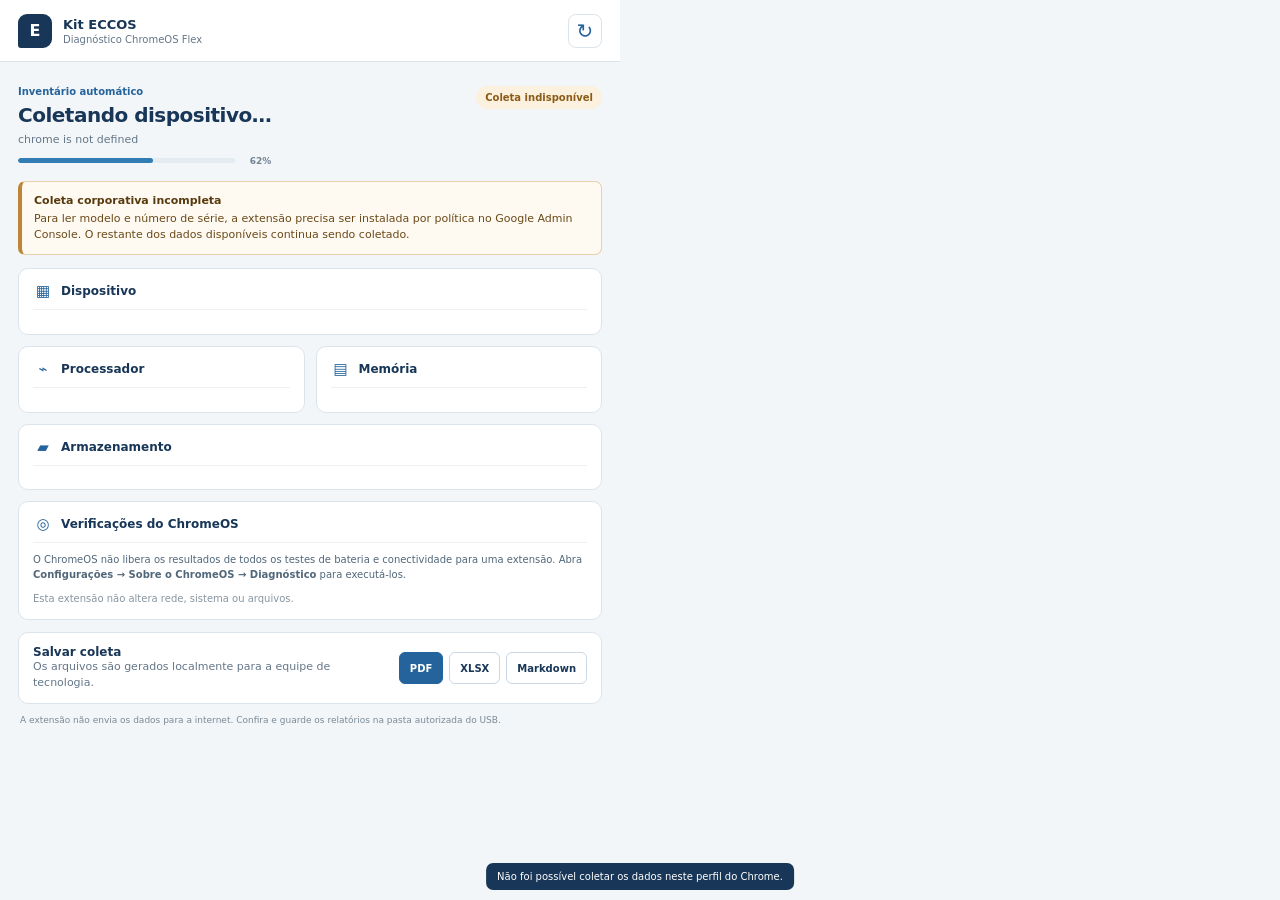
==== src/chromeos-flex/popup.html @ a6995996 "Publish ECCOS ChromeOS Flex extension and Pages site" ====
<!doctype html>
<html lang="pt-BR">
<head>
  <meta charset="utf-8">
  <meta name="viewport" content="width=device-width, initial-scale=1">
  <title>Kit ECCOS · ChromeOS Flex</title>
  <link rel="stylesheet" href="popup.css">
</head>
<body>
  <header class="topbar">
    <div class="brand-mark" aria-hidden="true">E</div>
    <div class="brand-copy"><strong>Kit ECCOS</strong><span>Diagnóstico ChromeOS Flex</span></div>
    <button id="refresh" class="icon-button" type="button" title="Coletar novamente" aria-label="Coletar novamente">↻</button>
  </header>
  <main>
    <section class="summary">
      <div class="summary-copy"><span class="eyebrow">Inventário automático</span><h1 id="deviceHeading">Coletando dispositivo…</h1><p id="collectStatus">Consultando as informações liberadas pelo ChromeOS.</p><div class="loading-row"><div class="progress-track"><span id="progressFill"></span></div><span id="progressText">0%</span></div></div>
      <span id="statusBadge" class="badge busy">Coletando</span>
    </section>

    <div id="policyNotice" class="notice" hidden>
      <strong>Coleta corporativa incompleta</strong>
      <span>Para ler modelo e número de série, a extensão precisa ser instalada por política no Google Admin Console. O restante dos dados disponíveis continua sendo coletado.</span>
    </div>

    <section class="component-grid" aria-label="Componentes detectados">
      <article class="component-card wide">
        <div class="card-heading"><span class="card-icon">▦</span><h2>Dispositivo</h2></div>
        <dl id="deviceFields" class="data-list"></dl>
      </article>
      <article class="component-card">
        <div class="card-heading"><span class="card-icon">⌁</span><h2>Processador</h2></div>
        <dl id="cpuFields" class="data-list"></dl>
      </article>
      <article class="component-card">
        <div class="card-heading"><span class="card-icon">▤</span><h2>Memória</h2></div>
        <dl id="memoryFields" class="data-list"></dl>
      </article>
      <article class="component-card wide">
        <div class="card-heading"><span class="card-icon">▰</span><h2>Armazenamento</h2></div>
        <div id="storageFields" class="storage-list"></div>
      </article>
      <article class="component-card wide guided">
        <div class="card-heading"><span class="card-icon">◎</span><h2>Verificações do ChromeOS</h2></div>
        <p>O ChromeOS não libera os resultados de todos os testes de bateria e conectividade para uma extensão. Abra <strong>Configurações → Sobre o ChromeOS → Diagnóstico</strong> para executá-los.</p>
        <p class="muted">Esta extensão não altera rede, sistema ou arquivos.</p>
      </article>
    </section>

    <section class="report-panel">
      <div><h2>Salvar coleta</h2><p>Os arquivos são gerados localmente para a equipe de tecnologia.</p></div>
      <div class="report-actions">
        <button id="savePdf" class="button primary" type="button">PDF</button>
        <button id="saveXlsx" class="button" type="button">XLSX</button>
        <button id="saveMarkdown" class="button" type="button">Markdown</button>
      </div>
    </section>
    <p class="footnote">A extensão não envia os dados para a internet. Confira e guarde os relatórios na pasta autorizada do USB.</p>
  </main>
  <section id="printReport" class="print-report" aria-hidden="true"></section>
  <div id="toast" role="status" aria-live="polite"></div>
  <script src="popup.js"></script>
</body>
</html>
---- src/chromeos-flex/popup.css ----
:root {
  color-scheme: light;
  --navy: #183657;
  --blue: #25639c;
  --ink: #24374a;
  --muted: #647688;
  --line: #dce4eb;
  --canvas: #f3f6f8;
  --paper: #fff;
  --green: #277456;
  --amber: #8b5b17;
  font-family: Inter, "Google Sans", "Noto Sans", system-ui, sans-serif;
}
* { box-sizing: border-box; }
body { margin: 0; width: 620px; min-height: 520px; max-height: 760px; overflow-y: auto; background: var(--canvas); color: var(--ink); }
button { font: inherit; cursor: pointer; }
button:focus-visible { outline: 3px solid #83b9e3; outline-offset: 2px; }
.topbar { height: 62px; padding: 0 18px; display: flex; align-items: center; gap: 11px; background: var(--paper); border-bottom: 1px solid var(--line); }
.brand-mark { width: 34px; height: 34px; display: grid; place-items: center; border-radius: 9px 9px 9px 3px; background: var(--navy); color: white; font-size: 16px; font-weight: 800; }
.brand-copy { display: flex; flex-direction: column; gap: 2px; }
.brand-copy strong { color: var(--navy); font-size: 13px; }
.brand-copy span { color: var(--muted); font-size: 10px; }
.icon-button { margin-left: auto; border: 1px solid var(--line); background: white; color: var(--blue); width: 34px; height: 34px; border-radius: 8px; font-size: 20px; }
main { padding: 18px; }
.summary { min-height: 81px; display: flex; justify-content: space-between; align-items: flex-start; gap: 12px; margin-bottom: 15px; }
.eyebrow { color: var(--blue); font-size: 10px; font-weight: 750; }
h1 { margin: 5px 0 4px; color: var(--navy); font-size: 20px; line-height: 1.18; letter-spacing: -.025em; }
.summary p, .report-panel p { margin: 0; color: var(--muted); font-size: 11px; line-height: 1.45; }
.loading-row { display: flex; align-items: center; gap: 8px; margin-top: 8px; max-width: 310px; }
.progress-track { height: 5px; flex: 1; overflow: hidden; border-radius: 99px; background: #e5ecf1; }
.progress-track span { display: block; height: 100%; width: 0; border-radius: inherit; background: #337db5; transition: width .22s ease; }
.loading-row > span { color: #718394; min-width: 28px; text-align: right; font-size: 9px; font-weight: 700; }
.badge { flex: none; margin-top: 6px; border-radius: 99px; padding: 6px 9px; font-size: 10px; font-weight: 700; background: #e8eef3; color: #587087; }
.badge.good { color: var(--green); background: #e7f3ed; }
.badge.partial { color: var(--amber); background: #fbf1de; }
.badge.busy { color: var(--blue); background: #eaf2f9; }
.notice { margin-bottom: 13px; border: 1px solid #e5d1ab; border-left: 4px solid #bd8536; background: #fffaf1; color: #694919; padding: 11px 12px; border-radius: 7px; font-size: 11px; line-height: 1.45; }
.notice strong { display: block; margin-bottom: 3px; color: #56390e; }
.component-grid { display: grid; grid-template-columns: 1fr 1fr; gap: 11px; }
.component-card { min-width: 0; background: var(--paper); border: 1px solid var(--line); border-radius: 10px; padding: 13px 14px; }
.component-card.wide { grid-column: 1 / -1; }
.card-heading { display: flex; align-items: center; gap: 8px; padding-bottom: 9px; border-bottom: 1px solid #edf1f4; }
.card-icon { color: var(--blue); width: 20px; text-align: center; font-size: 15px; }
h2 { margin: 0; color: var(--navy); font-size: 12px; font-weight: 720; }
.data-list { display: grid; grid-template-columns: 108px minmax(0, 1fr); gap: 6px 9px; margin: 11px 0 0; font-size: 10px; line-height: 1.35; }
.data-list dt { color: var(--muted); }
.data-list dd { margin: 0; color: var(--ink); font-weight: 560; overflow-wrap: anywhere; }
.storage-list { display: grid; grid-template-columns: 1fr 1fr; gap: 8px; margin-top: 10px; }
.storage-item { border: 1px solid #e9eef2; background: #fafcfd; border-radius: 7px; padding: 9px 10px; min-width: 0; }
.storage-item strong { display: block; color: var(--ink); font-size: 10px; overflow-wrap: anywhere; }
.storage-item span { display: block; margin-top: 4px; color: var(--muted); font-size: 9px; line-height: 1.4; }
.storage-empty { color: var(--muted); font-size: 10px; margin: 10px 0 0; }
.guided p { margin: 9px 0 0; color: #51677a; font-size: 10px; line-height: 1.5; }
.guided .muted { color: #8795a1; }
.report-panel { margin-top: 12px; background: var(--paper); border: 1px solid var(--line); border-radius: 10px; padding: 12px 14px; display: flex; justify-content: space-between; align-items: center; gap: 12px; }
.report-actions { display: flex; gap: 6px; }
.button { min-height: 32px; border: 1px solid #cbd8e3; background: white; color: var(--navy); border-radius: 6px; padding: 6px 10px; font-size: 10px; font-weight: 700; }
.button:hover { background: #f4f8fb; }
.button.primary { background: var(--blue); border-color: var(--blue); color: white; }
.button.primary:hover { background: #1d5485; }
.footnote { margin: 10px 2px 0; color: #7a8a98; font-size: 9px; line-height: 1.4; }
#toast { position: fixed; bottom: 10px; left: 50%; transform: translate(-50%, 12px); opacity: 0; pointer-events: none; border-radius: 7px; padding: 8px 11px; background: var(--navy); color: white; font-size: 10px; transition: opacity .16s ease, transform .16s ease; }
#toast.show { opacity: 1; transform: translate(-50%, 0); }
.print-report { display: none; }
@media (max-width: 480px) { body { width: min(100vw, 620px); } .storage-list { grid-template-columns: 1fr; } .report-panel { align-items: flex-start; flex-direction: column; } }
@media (prefers-reduced-motion: reduce) { *, *::before, *::after { transition-duration: .01ms !important; } }
@media print {
  @page { size: A4; margin: 14mm; }
  body { width: auto; max-height: none; overflow: visible; background: white; }
  body > *:not(.print-report) { display: none !important; }
  .print-report { display: block !important; color: #20354a; font-family: Arial, sans-serif; font-size: 10pt; }
  .print-report h1 { font-size: 19pt; margin-bottom: 5pt; }
  .print-report h2 { font-size: 12pt; margin: 15pt 0 5pt; border-bottom: 1px solid #bdcbd6; padding-bottom: 4pt; }
  .print-meta { color: #5c6d7a; margin-bottom: 13pt; }
  .print-report table { width: 100%; border-collapse: collapse; }
  .print-report th, .print-report td { padding: 6pt 5pt; border-bottom: 1px solid #dbe2e8; text-align: left; vertical-align: top; overflow-wrap: anywhere; }
  .print-report th { background: #edf3f7 !important; print-color-adjust: exact; }
  .print-report tr { break-inside: avoid; }
}
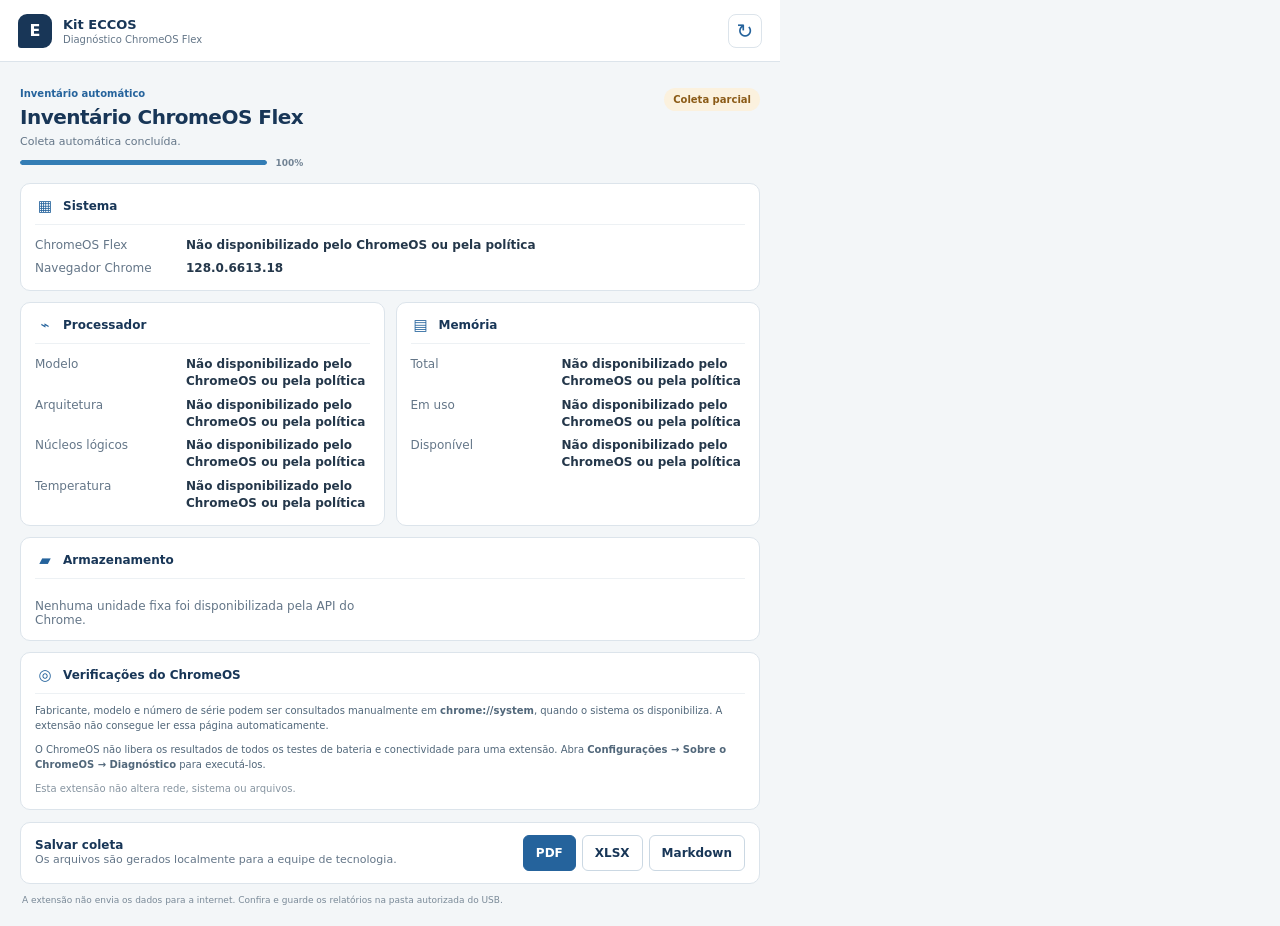
==== commit 1926c15e: "Publish ChromeOS Flex v0.2.7 without unavailable corporate fields" ====
--- a/src/chromeos-flex/popup.html
+++ b/src/chromeos-flex/popup.html
@@ -18,15 +18,10 @@
       <span id="statusBadge" class="badge busy">Coletando</span>
     </section>
 
-    <div id="policyNotice" class="notice" hidden>
-      <strong>Coleta corporativa incompleta</strong>
-      <span>Para ler modelo e número de série, a extensão precisa ser instalada por política no Google Admin Console. O restante dos dados disponíveis continua sendo coletado.</span>
-    </div>
-
     <section class="component-grid" aria-label="Componentes detectados">
       <article class="component-card wide">
-        <div class="card-heading"><span class="card-icon">▦</span><h2>Dispositivo</h2></div>
-        <dl id="deviceFields" class="data-list"></dl>
+        <div class="card-heading"><span class="card-icon">▦</span><h2>Sistema</h2></div>
+        <dl id="systemFields" class="data-list"></dl>
       </article>
       <article class="component-card">
         <div class="card-heading"><span class="card-icon">⌁</span><h2>Processador</h2></div>
@@ -42,6 +37,7 @@
       </article>
       <article class="component-card wide guided">
         <div class="card-heading"><span class="card-icon">◎</span><h2>Verificações do ChromeOS</h2></div>
+        <p>Fabricante, modelo e número de série podem ser consultados manualmente em <strong>chrome://system</strong>, quando o sistema os disponibiliza. A extensão não consegue ler essa página automaticamente.</p>
         <p>O ChromeOS não libera os resultados de todos os testes de bateria e conectividade para uma extensão. Abra <strong>Configurações → Sobre o ChromeOS → Diagnóstico</strong> para executá-los.</p>
         <p class="muted">Esta extensão não altera rede, sistema ou arquivos.</p>
       </article>
@@ -62,4 +58,3 @@
   <script src="popup.js"></script>
 </body>
 </html>
-
--- a/src/chromeos-flex/popup.css
+++ b/src/chromeos-flex/popup.css
@@ -12,7 +12,8 @@
   font-family: Inter, "Google Sans", "Noto Sans", system-ui, sans-serif;
 }
 * { box-sizing: border-box; }
-body { margin: 0; width: 620px; min-height: 520px; max-height: 760px; overflow-y: auto; background: var(--canvas); color: var(--ink); }
+body { margin: 0; width: min(780px, 100vw); min-height: 520px; max-height: 760px; overflow-y: auto; background: var(--canvas); color: var(--ink); }
+.full-page { width: min(1120px, 100vw); min-height: 100vh; max-height: none; margin: 0 auto; }
 button { font: inherit; cursor: pointer; }
 button:focus-visible { outline: 3px solid #83b9e3; outline-offset: 2px; }
 .topbar { height: 62px; padding: 0 18px; display: flex; align-items: center; gap: 11px; background: var(--paper); border-bottom: 1px solid var(--line); }
@@ -21,7 +22,8 @@
 .brand-copy strong { color: var(--navy); font-size: 13px; }
 .brand-copy span { color: var(--muted); font-size: 10px; }
 .icon-button { margin-left: auto; border: 1px solid var(--line); background: white; color: var(--blue); width: 34px; height: 34px; border-radius: 8px; font-size: 20px; }
-main { padding: 18px; }
+main { padding: 20px; }
+.full-page main { padding: 24px; }
 .summary { min-height: 81px; display: flex; justify-content: space-between; align-items: flex-start; gap: 12px; margin-bottom: 15px; }
 .eyebrow { color: var(--blue); font-size: 10px; font-weight: 750; }
 h1 { margin: 5px 0 4px; color: var(--navy); font-size: 20px; line-height: 1.18; letter-spacing: -.025em; }
@@ -42,19 +44,19 @@
 .card-heading { display: flex; align-items: center; gap: 8px; padding-bottom: 9px; border-bottom: 1px solid #edf1f4; }
 .card-icon { color: var(--blue); width: 20px; text-align: center; font-size: 15px; }
 h2 { margin: 0; color: var(--navy); font-size: 12px; font-weight: 720; }
-.data-list { display: grid; grid-template-columns: 108px minmax(0, 1fr); gap: 6px 9px; margin: 11px 0 0; font-size: 10px; line-height: 1.35; }
+.data-list { display: grid; grid-template-columns: 140px minmax(0, 1fr); gap: 7px 11px; margin: 12px 0 0; font-size: 12px; line-height: 1.4; }
 .data-list dt { color: var(--muted); }
 .data-list dd { margin: 0; color: var(--ink); font-weight: 560; overflow-wrap: anywhere; }
 .storage-list { display: grid; grid-template-columns: 1fr 1fr; gap: 8px; margin-top: 10px; }
 .storage-item { border: 1px solid #e9eef2; background: #fafcfd; border-radius: 7px; padding: 9px 10px; min-width: 0; }
-.storage-item strong { display: block; color: var(--ink); font-size: 10px; overflow-wrap: anywhere; }
-.storage-item span { display: block; margin-top: 4px; color: var(--muted); font-size: 9px; line-height: 1.4; }
-.storage-empty { color: var(--muted); font-size: 10px; margin: 10px 0 0; }
+.storage-item strong { display: block; color: var(--ink); font-size: 12px; overflow-wrap: anywhere; }
+.storage-item span { display: block; margin-top: 5px; color: var(--muted); font-size: 11px; line-height: 1.45; }
+.storage-empty { color: var(--muted); font-size: 12px; margin: 10px 0 0; }
 .guided p { margin: 9px 0 0; color: #51677a; font-size: 10px; line-height: 1.5; }
 .guided .muted { color: #8795a1; }
 .report-panel { margin-top: 12px; background: var(--paper); border: 1px solid var(--line); border-radius: 10px; padding: 12px 14px; display: flex; justify-content: space-between; align-items: center; gap: 12px; }
 .report-actions { display: flex; gap: 6px; }
-.button { min-height: 32px; border: 1px solid #cbd8e3; background: white; color: var(--navy); border-radius: 6px; padding: 6px 10px; font-size: 10px; font-weight: 700; }
+.button { min-height: 36px; border: 1px solid #cbd8e3; background: white; color: var(--navy); border-radius: 6px; padding: 7px 12px; font-size: 12px; font-weight: 700; }
 .button:hover { background: #f4f8fb; }
 .button.primary { background: var(--blue); border-color: var(--blue); color: white; }
 .button.primary:hover { background: #1d5485; }
@@ -62,7 +64,7 @@
 #toast { position: fixed; bottom: 10px; left: 50%; transform: translate(-50%, 12px); opacity: 0; pointer-events: none; border-radius: 7px; padding: 8px 11px; background: var(--navy); color: white; font-size: 10px; transition: opacity .16s ease, transform .16s ease; }
 #toast.show { opacity: 1; transform: translate(-50%, 0); }
 .print-report { display: none; }
-@media (max-width: 480px) { body { width: min(100vw, 620px); } .storage-list { grid-template-columns: 1fr; } .report-panel { align-items: flex-start; flex-direction: column; } }
+@media (max-width: 600px) { body { width: 100vw; } .component-grid, .storage-list { grid-template-columns: 1fr; } .report-panel { align-items: flex-start; flex-direction: column; } .report-actions { flex-wrap: wrap; } }
 @media (prefers-reduced-motion: reduce) { *, *::before, *::after { transition-duration: .01ms !important; } }
 @media print {
   @page { size: A4; margin: 14mm; }
@@ -77,4 +79,3 @@
   .print-report th { background: #edf3f7 !important; print-color-adjust: exact; }
   .print-report tr { break-inside: avoid; }
 }
-
